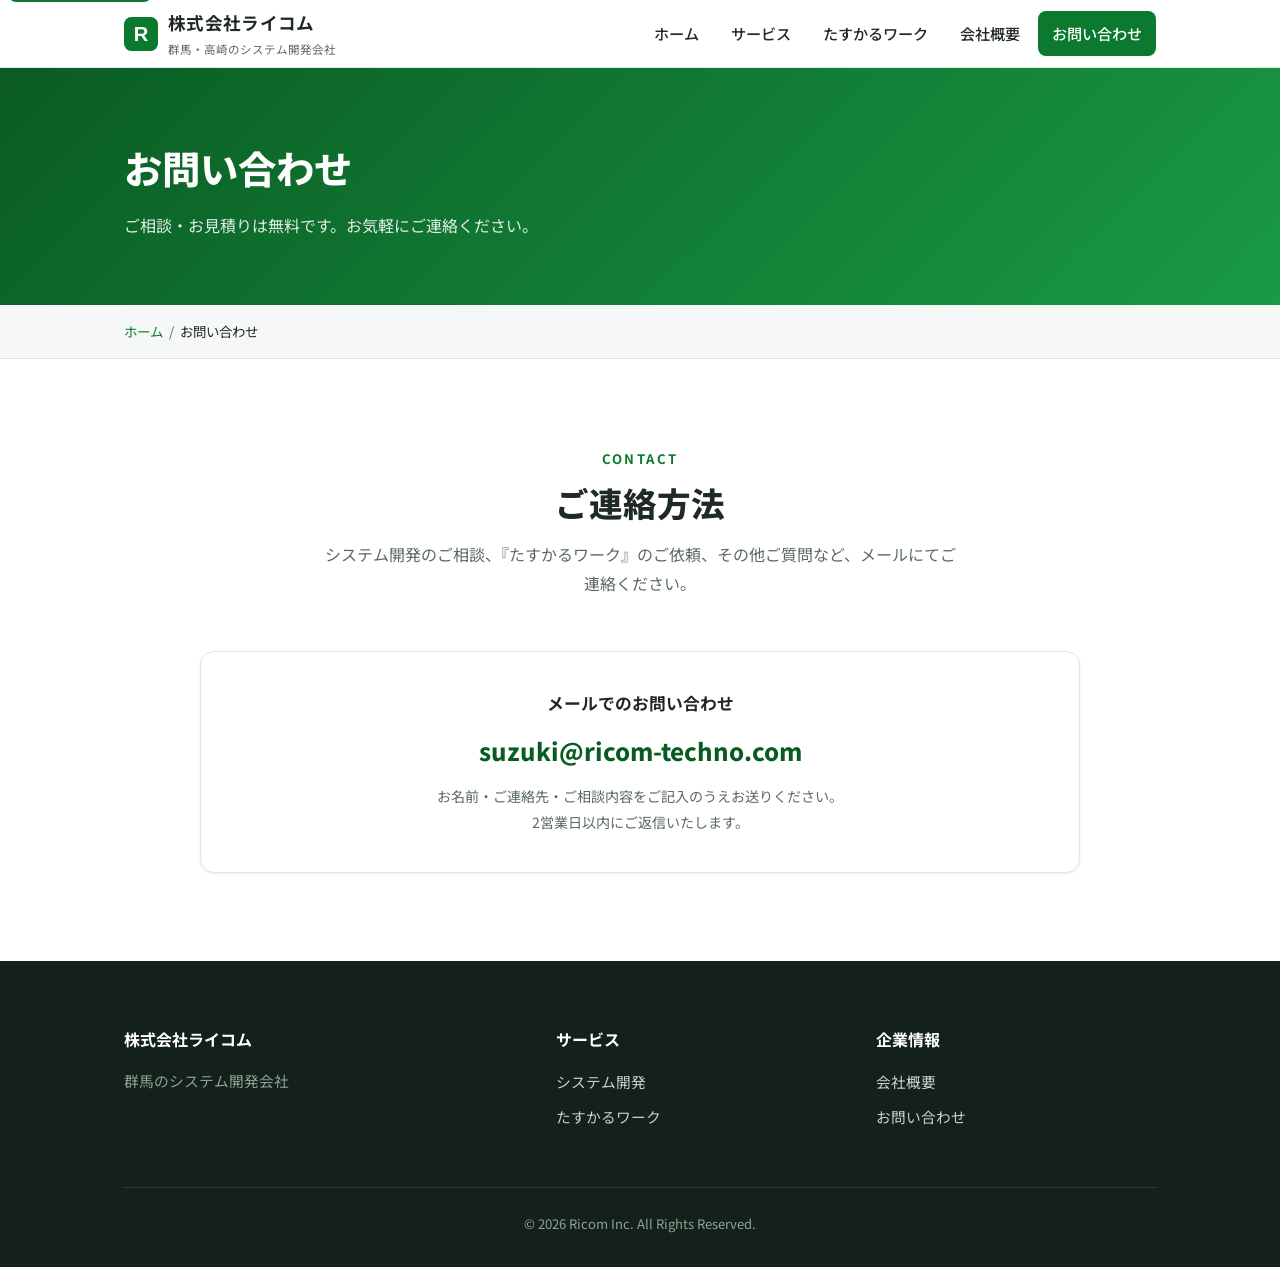
==== contact/index.html @ 4f2a8223 "リニューアル版コーポレートサイトを追加し、SEOと旧URLリダイレクトを整備する。 静的HTMLでトップ・会社概要・お問い合わせを再構築し、たすかるワークは外部サイトへ誘導する。  Co-author" ====
<!doctype html>
<html lang="ja">
<head>
<meta charset="utf-8">
<meta name="viewport" content="width=device-width, initial-scale=1.0">
<title>お問い合わせ | 株式会社ライコム</title>
<meta name="description" content="株式会社ライコムへのお問い合わせはこちら。システム開発のご相談、オフィス業務支援『たすかるワーク』のご依頼など、メールでお気軽にご連絡ください。">
<link rel="canonical" href="https://ricom-techno.com/contact/">
<link rel="icon" type="image/svg+xml" href="/assets/img/favicon.svg">
<meta property="og:type" content="website">
<meta property="og:site_name" content="株式会社ライコム">
<meta property="og:title" content="お問い合わせ | 株式会社ライコム">
<meta property="og:description" content="システム開発のご相談、オフィス業務支援のご依頼など、お気軽にご連絡ください。">
<meta property="og:url" content="https://ricom-techno.com/contact/">
<meta property="og:locale" content="ja_JP">
<meta name="twitter:card" content="summary">
<link rel="preconnect" href="https://fonts.googleapis.com">
<link rel="preconnect" href="https://fonts.gstatic.com" crossorigin>
<link href="https://fonts.googleapis.com/css2?family=Noto+Sans+JP:wght@400;500;700;800&display=swap" rel="stylesheet">
<link rel="stylesheet" href="/assets/css/style.css">
<script type="application/ld+json">
{
  "@context": "https://schema.org",
  "@type": "BreadcrumbList",
  "itemListElement": [
    { "@type": "ListItem", "position": 1, "name": "ホーム", "item": "https://ricom-techno.com/" },
    { "@type": "ListItem", "position": 2, "name": "お問い合わせ", "item": "https://ricom-techno.com/contact/" }
  ]
}
</script>
<script type="application/ld+json">
{
  "@context": "https://schema.org",
  "@type": "ContactPage",
  "name": "お問い合わせ | 株式会社ライコム",
  "url": "https://ricom-techno.com/contact/"
}
</script>
</head>
<body>
<a class="skip-link" href="#main">本文へスキップ</a>

<header class="site-header">
  <div class="container">
    <a class="brand" href="/">
      <svg class="brand-mark" width="34" height="34" viewBox="0 0 64 64" aria-hidden="true"><rect width="64" height="64" rx="14" fill="#0c7a2e"/><text x="32" y="45" font-family="Arial, Helvetica, sans-serif" font-size="38" font-weight="bold" fill="#fff" text-anchor="middle">R</text></svg>
      <span>
        <span class="brand-name">株式会社ライコム</span>
        <span class="brand-tag">群馬・高崎のシステム開発会社</span>
      </span>
    </a>
    <button class="nav-toggle" aria-expanded="false" aria-controls="global-nav" aria-label="メニューを開く">
      <span></span><span></span><span></span>
    </button>
    <nav id="global-nav" class="global-nav" aria-label="グローバルナビゲーション">
      <ul>
        <li><a href="/">ホーム</a></li>
        <li><a href="/#services">サービス</a></li>
        <li><a href="https://taskall.work/">たすかるワーク</a></li>
        <li><a href="/ricom/">会社概要</a></li>
        <li class="nav-cta"><a href="/contact/" aria-current="page">お問い合わせ</a></li>
      </ul>
    </nav>
  </div>
</header>

<div class="page-hero">
  <div class="container">
    <h1>お問い合わせ</h1>
    <p>ご相談・お見積りは無料です。お気軽にご連絡ください。</p>
  </div>
</div>

<nav class="breadcrumb" aria-label="パンくずリスト">
  <div class="container">
    <ol>
      <li><a href="/">ホーム</a></li>
      <li>お問い合わせ</li>
    </ol>
  </div>
</nav>

<main id="main">

  <section class="section">
    <div class="container">
      <div class="section-head reveal">
        <span class="en">Contact</span>
        <h2>ご連絡方法</h2>
        <p>システム開発のご相談、『たすかるワーク』のご依頼、その他ご質問など、メールにてご連絡ください。</p>
      </div>
      <div class="contact-grid">
        <div class="contact-card reveal">
          <h3>メールでのお問い合わせ</h3>
          <a class="big" data-user="suzuki" data-domain="ricom-techno.com" href="#">
            <noscript>suzuki [at] ricom-techno.com</noscript>
          </a>
          <p>お名前・ご連絡先・ご相談内容をご記入のうえお送りください。<br>2営業日以内にご返信いたします。</p>
        </div>
      </div>
    </div>
  </section>

</main>

<footer class="site-footer">
  <div class="container">
    <div class="footer-grid">
      <div>
        <h3>株式会社ライコム</h3>
        <p>群馬のシステム開発会社</p>
      </div>
      <div>
        <h3>サービス</h3>
        <ul>
          <li><a href="/#services">システム開発</a></li>
          <li><a href="https://taskall.work/">たすかるワーク</a></li>
        </ul>
      </div>
      <div>
        <h3>企業情報</h3>
        <ul>
          <li><a href="/ricom/">会社概要</a></li>
          <li><a href="/contact/">お問い合わせ</a></li>
        </ul>
      </div>
    </div>
    <p class="footer-bottom">&copy; 2026 Ricom Inc. All Rights Reserved.</p>
  </div>
</footer>

<script src="/assets/js/main.js" defer></script>
</body>
</html>
---- assets/css/style.css ----
/* ==========================================================================
   株式会社ライコム — デザインシステム
   ========================================================================== */

:root {
  --color-primary: #0c7a2e;
  --color-primary-dark: #085c22;
  --color-primary-light: #e6f4ea;
  --color-accent: #7ecf4a;
  --color-text: #1f2a24;
  --color-text-muted: #5b6b61;
  --color-bg: #ffffff;
  --color-bg-alt: #f5f8f6;
  --color-border: #dfe7e2;
  --color-footer: #14201a;
  --font-sans: "Noto Sans JP", "Hiragino Kaku Gothic ProN", "Yu Gothic",
    sans-serif;
  --shadow-sm: 0 1px 3px rgba(20, 32, 26, 0.08);
  --shadow-md: 0 6px 24px rgba(20, 32, 26, 0.1);
  --radius: 14px;
  --container: 1080px;
  --header-h: 68px;
}

*,
*::before,
*::after {
  box-sizing: border-box;
}

html {
  scroll-behavior: smooth;
  scroll-padding-top: calc(var(--header-h) + 16px);
}

body {
  margin: 0;
  font-family: var(--font-sans);
  font-size: 16px;
  line-height: 1.85;
  color: var(--color-text);
  background: var(--color-bg);
  -webkit-font-smoothing: antialiased;
}

img {
  max-width: 100%;
  height: auto;
  display: block;
}

a {
  color: var(--color-primary);
}

a:hover {
  color: var(--color-primary-dark);
}

.container {
  max-width: var(--container);
  margin: 0 auto;
  padding: 0 24px;
}

.visually-hidden {
  position: absolute;
  width: 1px;
  height: 1px;
  margin: -1px;
  padding: 0;
  overflow: hidden;
  clip: rect(0 0 0 0);
  white-space: nowrap;
  border: 0;
}

.skip-link {
  position: absolute;
  top: -48px;
  left: 8px;
  z-index: 200;
  padding: 10px 16px;
  background: var(--color-primary);
  color: #fff;
  border-radius: 0 0 8px 8px;
  text-decoration: none;
  transition: top 0.2s;
}

.skip-link:focus {
  top: 0;
  color: #fff;
}

/* --------------------------------------------------------------------------
   Header
   -------------------------------------------------------------------------- */

.site-header {
  position: sticky;
  top: 0;
  z-index: 100;
  height: var(--header-h);
  background: rgba(255, 255, 255, 0.92);
  backdrop-filter: blur(10px);
  -webkit-backdrop-filter: blur(10px);
  border-bottom: 1px solid var(--color-border);
}

.site-header .container {
  display: flex;
  align-items: center;
  justify-content: space-between;
  height: 100%;
}

.brand {
  display: flex;
  align-items: center;
  gap: 10px;
  text-decoration: none;
  color: var(--color-text);
}

.brand:hover {
  color: var(--color-text);
}

.brand-mark {
  flex: none;
}

.brand-name {
  font-size: 1.1rem;
  font-weight: 700;
  letter-spacing: 0.02em;
}

.brand-tag {
  display: none;
  font-size: 0.72rem;
  color: var(--color-text-muted);
}

@media (min-width: 640px) {
  .brand-tag {
    display: block;
  }
}

.global-nav ul {
  display: flex;
  align-items: center;
  gap: 4px;
  margin: 0;
  padding: 0;
  list-style: none;
}

.global-nav a {
  display: block;
  padding: 8px 14px;
  font-size: 0.95rem;
  font-weight: 500;
  color: var(--color-text);
  text-decoration: none;
  border-radius: 8px;
  transition: background 0.15s, color 0.15s;
}

.global-nav a:hover,
.global-nav a[aria-current="page"] {
  background: var(--color-primary-light);
  color: var(--color-primary-dark);
}

.global-nav .nav-cta a {
  background: var(--color-primary);
  color: #fff;
}

.global-nav .nav-cta a:hover {
  background: var(--color-primary-dark);
}

.nav-toggle {
  display: none;
  flex-direction: column;
  justify-content: center;
  gap: 5px;
  width: 44px;
  height: 44px;
  padding: 10px;
  background: none;
  border: 0;
  cursor: pointer;
}

.nav-toggle span {
  display: block;
  height: 2px;
  background: var(--color-text);
  border-radius: 2px;
  transition: transform 0.25s, opacity 0.25s;
}

.nav-toggle[aria-expanded="true"] span:nth-child(1) {
  transform: translateY(7px) rotate(45deg);
}

.nav-toggle[aria-expanded="true"] span:nth-child(2) {
  opacity: 0;
}

.nav-toggle[aria-expanded="true"] span:nth-child(3) {
  transform: translateY(-7px) rotate(-45deg);
}

@media (max-width: 860px) {
  .nav-toggle {
    display: flex;
  }

  .global-nav {
    position: absolute;
    top: var(--header-h);
    left: 0;
    right: 0;
    background: #fff;
    border-bottom: 1px solid var(--color-border);
    box-shadow: var(--shadow-md);
    display: none;
  }

  .global-nav.is-open {
    display: block;
  }

  .global-nav ul {
    flex-direction: column;
    align-items: stretch;
    gap: 0;
    padding: 12px 16px 20px;
  }

  .global-nav a {
    padding: 14px 16px;
    font-size: 1rem;
  }

  .global-nav .nav-cta {
    margin-top: 8px;
  }

  .global-nav .nav-cta a {
    text-align: center;
  }
}

/* --------------------------------------------------------------------------
   Hero
   -------------------------------------------------------------------------- */

.hero {
  position: relative;
  overflow: hidden;
  background: linear-gradient(135deg, #0a5b24 0%, #0c7a2e 45%, #199a44 100%);
  color: #fff;
  padding: 96px 0 110px;
}

.hero::after {
  content: "";
  position: absolute;
  inset: 0;
  background:
    radial-gradient(600px 300px at 85% 20%, rgba(126, 207, 74, 0.35), transparent 70%),
    radial-gradient(500px 260px at 10% 90%, rgba(255, 255, 255, 0.08), transparent 70%);
  pointer-events: none;
}

.hero .container {
  position: relative;
  z-index: 1;
}

.hero-label {
  display: inline-block;
  padding: 6px 14px;
  margin-bottom: 20px;
  font-size: 0.82rem;
  font-weight: 600;
  letter-spacing: 0.08em;
  background: rgba(255, 255, 255, 0.14);
  border: 1px solid rgba(255, 255, 255, 0.3);
  border-radius: 999px;
}

.hero h1 {
  margin: 0 0 20px;
  font-size: clamp(1.8rem, 4.5vw, 3rem);
  font-weight: 800;
  line-height: 1.4;
  letter-spacing: 0.02em;
}

.hero p {
  max-width: 620px;
  margin: 0 0 36px;
  font-size: clamp(0.95rem, 1.6vw, 1.1rem);
  color: rgba(255, 255, 255, 0.92);
}

.hero-actions {
  display: flex;
  flex-wrap: wrap;
  gap: 14px;
}

/* --------------------------------------------------------------------------
   Buttons
   -------------------------------------------------------------------------- */

.btn {
  display: inline-flex;
  align-items: center;
  justify-content: center;
  gap: 8px;
  padding: 14px 32px;
  font-size: 1rem;
  font-weight: 700;
  text-decoration: none;
  border-radius: 999px;
  transition: transform 0.15s, box-shadow 0.15s, background 0.15s;
}

.btn:hover {
  transform: translateY(-2px);
}

.btn-primary {
  background: #fff;
  color: var(--color-primary-dark);
  box-shadow: var(--shadow-md);
}

.btn-primary:hover {
  color: var(--color-primary-dark);
}

.btn-outline {
  border: 2px solid rgba(255, 255, 255, 0.7);
  color: #fff;
}

.btn-outline:hover {
  background: rgba(255, 255, 255, 0.12);
  color: #fff;
}

.btn-solid {
  background: var(--color-primary);
  color: #fff;
}

.btn-solid:hover {
  background: var(--color-primary-dark);
  color: #fff;
}

/* --------------------------------------------------------------------------
   Sections
   -------------------------------------------------------------------------- */

.section {
  padding: 88px 0;
}

.section-alt {
  background: var(--color-bg-alt);
}

.section-head {
  max-width: 640px;
  margin: 0 auto 52px;
  text-align: center;
}

.section-head .en {
  display: block;
  margin-bottom: 8px;
  font-size: 0.82rem;
  font-weight: 700;
  letter-spacing: 0.18em;
  text-transform: uppercase;
  color: var(--color-primary);
}

.section-head h2 {
  margin: 0 0 14px;
  font-size: clamp(1.5rem, 3vw, 2.1rem);
  font-weight: 800;
  line-height: 1.4;
}

.section-head p {
  margin: 0;
  color: var(--color-text-muted);
}

/* Cards */

.card-grid {
  display: grid;
  gap: 24px;
  grid-template-columns: repeat(auto-fit, minmax(260px, 1fr));
}

.card {
  display: flex;
  flex-direction: column;
  padding: 32px 28px;
  background: #fff;
  border: 1px solid var(--color-border);
  border-radius: var(--radius);
  box-shadow: var(--shadow-sm);
  transition: transform 0.2s, box-shadow 0.2s;
}

.card:hover {
  transform: translateY(-4px);
  box-shadow: var(--shadow-md);
}

.card-icon {
  display: inline-flex;
  align-items: center;
  justify-content: center;
  width: 56px;
  height: 56px;
  margin-bottom: 20px;
  background: var(--color-primary-light);
  border-radius: 14px;
  color: var(--color-primary);
}

.card h3 {
  margin: 0 0 10px;
  font-size: 1.15rem;
  font-weight: 700;
}

.card p {
  margin: 0;
  font-size: 0.94rem;
  color: var(--color-text-muted);
  flex-grow: 1;
}

.card .card-link {
  margin-top: 18px;
  font-weight: 700;
  font-size: 0.94rem;
  text-decoration: none;
}

/* Feature list (強み) */

.feature-grid {
  display: grid;
  gap: 32px;
  grid-template-columns: repeat(auto-fit, minmax(260px, 1fr));
}

.feature {
  text-align: center;
  padding: 0 12px;
}

.feature .num {
  display: inline-block;
  margin-bottom: 12px;
  font-size: 2.2rem;
  font-weight: 800;
  color: var(--color-primary);
  line-height: 1;
}

.feature h3 {
  margin: 0 0 10px;
  font-size: 1.1rem;
}

.feature p {
  margin: 0;
  font-size: 0.92rem;
  color: var(--color-text-muted);
}

/* Greeting */

.greeting {
  max-width: 720px;
  margin: 0 auto;
  padding: 44px 40px;
  background: #fff;
  border: 1px solid var(--color-border);
  border-radius: var(--radius);
  box-shadow: var(--shadow-sm);
}

.greeting p {
  margin: 0 0 1.2em;
}

.greeting .sign {
  margin: 1.6em 0 0;
  text-align: right;
  font-weight: 700;
}

/* CTA band */

.cta-band {
  background: linear-gradient(135deg, #0a5b24, #199a44);
  color: #fff;
  text-align: center;
  padding: 72px 0;
}

.cta-band h2 {
  margin: 0 0 14px;
  font-size: clamp(1.4rem, 3vw, 2rem);
}

.cta-band p {
  margin: 0 0 30px;
  color: rgba(255, 255, 255, 0.9);
}

/* --------------------------------------------------------------------------
   Page hero(下層ページ)
   -------------------------------------------------------------------------- */

.page-hero {
  background: linear-gradient(135deg, #0a5b24, #199a44);
  color: #fff;
  padding: 64px 0;
}

.page-hero h1 {
  margin: 0 0 8px;
  font-size: clamp(1.6rem, 3.4vw, 2.4rem);
  font-weight: 800;
}

.page-hero p {
  margin: 0;
  color: rgba(255, 255, 255, 0.88);
}

.breadcrumb {
  padding: 14px 0;
  font-size: 0.84rem;
  background: var(--color-bg-alt);
  border-bottom: 1px solid var(--color-border);
}

.breadcrumb ol {
  display: flex;
  flex-wrap: wrap;
  gap: 6px;
  margin: 0;
  padding: 0;
  list-style: none;
}

.breadcrumb li + li::before {
  content: "/";
  margin-right: 6px;
  color: var(--color-text-muted);
}

.breadcrumb a {
  text-decoration: none;
}

/* --------------------------------------------------------------------------
   Tables / Timeline
   -------------------------------------------------------------------------- */

.info-table {
  width: 100%;
  max-width: 760px;
  margin: 0 auto;
  border-collapse: collapse;
  background: #fff;
  border: 1px solid var(--color-border);
  border-radius: var(--radius);
  overflow: hidden;
  box-shadow: var(--shadow-sm);
}

.info-table th,
.info-table td {
  padding: 18px 24px;
  border-bottom: 1px solid var(--color-border);
  text-align: left;
  vertical-align: top;
}

.info-table tr:last-child th,
.info-table tr:last-child td {
  border-bottom: 0;
}

.info-table th {
  width: 30%;
  min-width: 120px;
  background: var(--color-bg-alt);
  font-weight: 700;
  white-space: nowrap;
}

@media (max-width: 560px) {
  .info-table th,
  .info-table td {
    display: block;
    width: 100%;
    padding: 12px 18px;
  }

  .info-table th {
    border-bottom: 0;
  }
}

.timeline {
  max-width: 720px;
  margin: 0 auto;
  padding: 0;
  list-style: none;
  position: relative;
}

.timeline::before {
  content: "";
  position: absolute;
  top: 6px;
  bottom: 6px;
  left: 7px;
  width: 2px;
  background: var(--color-border);
}

.timeline li {
  position: relative;
  padding: 0 0 32px 40px;
}

.timeline li:last-child {
  padding-bottom: 0;
}

.timeline li::before {
  content: "";
  position: absolute;
  top: 8px;
  left: 0;
  width: 16px;
  height: 16px;
  background: var(--color-primary);
  border: 3px solid #fff;
  border-radius: 50%;
  box-shadow: 0 0 0 2px var(--color-primary-light);
}

.timeline .year {
  display: block;
  font-weight: 800;
  color: var(--color-primary);
}

.timeline p {
  margin: 4px 0 0;
  color: var(--color-text-muted);
}

/* --------------------------------------------------------------------------
   Contact
   -------------------------------------------------------------------------- */

.contact-grid {
  display: grid;
  gap: 24px;
  grid-template-columns: repeat(auto-fit, minmax(280px, 1fr));
  max-width: 880px;
  margin: 0 auto;
}

.contact-card {
  padding: 36px 30px;
  background: #fff;
  border: 1px solid var(--color-border);
  border-radius: var(--radius);
  box-shadow: var(--shadow-sm);
  text-align: center;
}

.contact-card h3 {
  margin: 0 0 8px;
  font-size: 1.05rem;
}

.contact-card .big {
  display: block;
  margin: 10px 0;
  font-size: 1.5rem;
  font-weight: 800;
  color: var(--color-primary-dark);
  text-decoration: none;
  word-break: break-all;
}

.contact-card p {
  margin: 0;
  font-size: 0.88rem;
  color: var(--color-text-muted);
}

/* --------------------------------------------------------------------------
   FAQ
   -------------------------------------------------------------------------- */

.faq {
  max-width: 760px;
  margin: 0 auto;
}

.faq details {
  margin-bottom: 14px;
  background: #fff;
  border: 1px solid var(--color-border);
  border-radius: 12px;
  box-shadow: var(--shadow-sm);
  overflow: hidden;
}

.faq summary {
  padding: 18px 22px;
  font-weight: 700;
  cursor: pointer;
  list-style: none;
  position: relative;
  padding-right: 48px;
}

.faq summary::-webkit-details-marker {
  display: none;
}

.faq summary::after {
  content: "+";
  position: absolute;
  right: 20px;
  top: 50%;
  transform: translateY(-50%);
  font-size: 1.4rem;
  color: var(--color-primary);
  transition: transform 0.2s;
}

.faq details[open] summary::after {
  content: "−";
}

.faq .faq-body {
  padding: 0 22px 18px;
  color: var(--color-text-muted);
}

/* --------------------------------------------------------------------------
   Footer
   -------------------------------------------------------------------------- */

.site-footer {
  background: var(--color-footer);
  color: #c8d2cc;
  padding: 64px 0 32px;
  font-size: 0.92rem;
}

.footer-grid {
  display: grid;
  gap: 40px;
  grid-template-columns: 1.4fr 1fr 1fr;
  margin-bottom: 48px;
}

@media (max-width: 720px) {
  .footer-grid {
    grid-template-columns: 1fr;
    gap: 28px;
  }
}

.site-footer h3 {
  margin: 0 0 14px;
  font-size: 1rem;
  color: #fff;
}

.site-footer .footer-tagline,
.site-footer p {
  margin: 0;
  line-height: 1.8;
  color: #8fa197;
}

.site-footer address {
  font-style: normal;
  line-height: 2;
}

.site-footer ul {
  margin: 0;
  padding: 0;
  list-style: none;
}

.site-footer li {
  margin-bottom: 8px;
}

.site-footer a {
  color: #c8d2cc;
  text-decoration: none;
}

.site-footer a:hover {
  color: #fff;
  text-decoration: underline;
}

.footer-bottom {
  padding-top: 24px;
  border-top: 1px solid rgba(255, 255, 255, 0.12);
  text-align: center;
  font-size: 0.82rem;
  color: #8fa197;
}

/* --------------------------------------------------------------------------
   Scroll reveal
   -------------------------------------------------------------------------- */

.reveal {
  opacity: 0;
  transform: translateY(24px);
  transition: opacity 0.6s ease, transform 0.6s ease;
}

.reveal.is-visible {
  opacity: 1;
  transform: none;
}

@media (prefers-reduced-motion: reduce) {
  html {
    scroll-behavior: auto;
  }

  .reveal {
    opacity: 1;
    transform: none;
    transition: none;
  }

  .btn:hover,
  .card:hover {
    transform: none;
  }
}
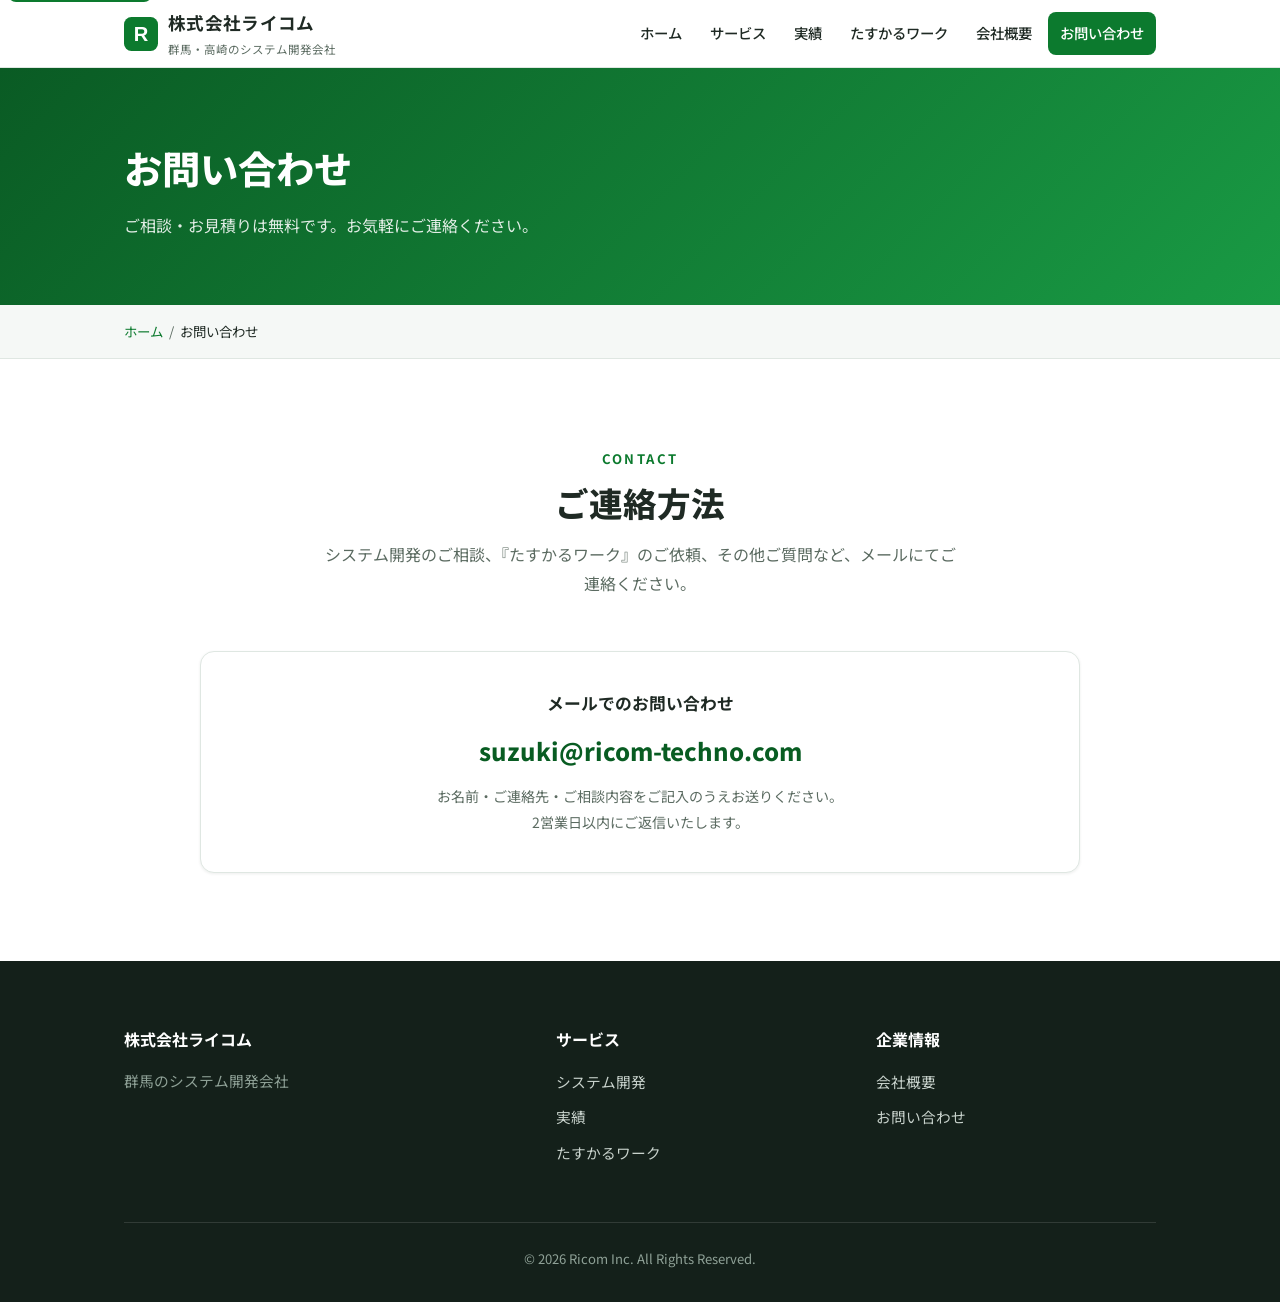
==== commit a2ae055a: "サービスと実績ページを追加し、SEOの受け皿を広げる。 ナビ・フッター・サイトマップも合わせて更新する。  Co-authored-by: Cursor <cursoragent@cursor.com" ====
--- a/contact/index.html
+++ b/contact/index.html
@@ -6,7 +6,7 @@
 <title>お問い合わせ | 株式会社ライコム</title>
 <meta name="description" content="株式会社ライコムへのお問い合わせはこちら。システム開発のご相談、オフィス業務支援『たすかるワーク』のご依頼など、メールでお気軽にご連絡ください。">
 <link rel="canonical" href="https://ricom-techno.com/contact/">
-<link rel="icon" type="image/svg+xml" href="/assets/img/favicon.svg">
+<link rel="icon" type="image/svg+xml" href="../assets/img/favicon.svg">
 <meta property="og:type" content="website">
 <meta property="og:site_name" content="株式会社ライコム">
 <meta property="og:title" content="お問い合わせ | 株式会社ライコム">
@@ -17,7 +17,7 @@
 <link rel="preconnect" href="https://fonts.googleapis.com">
 <link rel="preconnect" href="https://fonts.gstatic.com" crossorigin>
 <link href="https://fonts.googleapis.com/css2?family=Noto+Sans+JP:wght@400;500;700;800&display=swap" rel="stylesheet">
-<link rel="stylesheet" href="/assets/css/style.css">
+<link rel="stylesheet" href="../assets/css/style.css">
 <script type="application/ld+json">
 {
   "@context": "https://schema.org",
@@ -42,7 +42,7 @@
 
 <header class="site-header">
   <div class="container">
-    <a class="brand" href="/">
+    <a class="brand" href="../">
       <svg class="brand-mark" width="34" height="34" viewBox="0 0 64 64" aria-hidden="true"><rect width="64" height="64" rx="14" fill="#0c7a2e"/><text x="32" y="45" font-family="Arial, Helvetica, sans-serif" font-size="38" font-weight="bold" fill="#fff" text-anchor="middle">R</text></svg>
       <span>
         <span class="brand-name">株式会社ライコム</span>
@@ -54,11 +54,12 @@
     </button>
     <nav id="global-nav" class="global-nav" aria-label="グローバルナビゲーション">
       <ul>
-        <li><a href="/">ホーム</a></li>
-        <li><a href="/#services">サービス</a></li>
+        <li><a href="../">ホーム</a></li>
+        <li><a href="../services/">サービス</a></li>
+        <li><a href="../works/">実績</a></li>
         <li><a href="https://taskall.work/">たすかるワーク</a></li>
-        <li><a href="/ricom/">会社概要</a></li>
-        <li class="nav-cta"><a href="/contact/" aria-current="page">お問い合わせ</a></li>
+        <li><a href="../ricom/">会社概要</a></li>
+        <li class="nav-cta"><a href="./" aria-current="page">お問い合わせ</a></li>
       </ul>
     </nav>
   </div>
@@ -74,7 +75,7 @@
 <nav class="breadcrumb" aria-label="パンくずリスト">
   <div class="container">
     <ol>
-      <li><a href="/">ホーム</a></li>
+      <li><a href="../">ホーム</a></li>
       <li>お問い合わせ</li>
     </ol>
   </div>
@@ -113,15 +114,16 @@
       <div>
         <h3>サービス</h3>
         <ul>
-          <li><a href="/#services">システム開発</a></li>
+          <li><a href="../services/">システム開発</a></li>
+          <li><a href="../works/">実績</a></li>
           <li><a href="https://taskall.work/">たすかるワーク</a></li>
         </ul>
       </div>
       <div>
         <h3>企業情報</h3>
         <ul>
-          <li><a href="/ricom/">会社概要</a></li>
-          <li><a href="/contact/">お問い合わせ</a></li>
+          <li><a href="../ricom/">会社概要</a></li>
+          <li><a href="./">お問い合わせ</a></li>
         </ul>
       </div>
     </div>
@@ -129,6 +131,6 @@
   </div>
 </footer>
 
-<script src="/assets/js/main.js" defer></script>
+<script src="../assets/js/main.js" defer></script>
 </body>
 </html>
--- a/assets/css/style.css
+++ b/assets/css/style.css
@@ -160,8 +160,8 @@
 
 .global-nav a {
   display: block;
-  padding: 8px 14px;
-  font-size: 0.95rem;
+  padding: 8px 12px;
+  font-size: 0.9rem;
   font-weight: 500;
   color: var(--color-text);
   text-decoration: none;
@@ -217,7 +217,7 @@
   transform: translateY(-7px) rotate(-45deg);
 }
 
-@media (max-width: 860px) {
+@media (max-width: 980px) {
   .nav-toggle {
     display: flex;
   }
@@ -460,6 +460,12 @@
 
 .card .card-link {
   margin-top: 18px;
+  font-weight: 700;
+  font-size: 0.94rem;
+  text-decoration: none;
+}
+
+.card-link {
   font-weight: 700;
   font-size: 0.94rem;
   text-decoration: none;
@@ -730,6 +736,182 @@
 }
 
 /* --------------------------------------------------------------------------
+   Services / Works
+   -------------------------------------------------------------------------- */
+
+.container.narrow {
+  max-width: 800px;
+}
+
+.toc-cards {
+  display: grid;
+  gap: 14px;
+  grid-template-columns: repeat(auto-fit, minmax(200px, 1fr));
+}
+
+.toc-card {
+  display: flex;
+  align-items: center;
+  justify-content: center;
+  min-height: 64px;
+  padding: 16px 18px;
+  text-align: center;
+  text-decoration: none;
+  font-weight: 700;
+  color: var(--color-text);
+  background: #fff;
+  border: 1px solid var(--color-border);
+  border-radius: var(--radius);
+  box-shadow: var(--shadow-sm);
+  transition: border-color 0.2s, color 0.2s, transform 0.2s;
+}
+
+.toc-card:hover {
+  color: var(--color-primary-dark);
+  border-color: var(--color-primary);
+  transform: translateY(-2px);
+}
+
+.service-block .en {
+  display: block;
+  margin-bottom: 8px;
+  font-size: 0.78rem;
+  font-weight: 700;
+  letter-spacing: 0.12em;
+  color: var(--color-primary);
+}
+
+.service-block h2 {
+  margin: 0 0 16px;
+  font-size: clamp(1.4rem, 2.8vw, 1.9rem);
+  font-weight: 800;
+}
+
+.service-block > p {
+  margin: 0 0 1.4em;
+  color: var(--color-text-muted);
+}
+
+.service-block h3 {
+  margin: 1.8em 0 12px;
+  font-size: 1.05rem;
+}
+
+.service-block .note {
+  margin-top: 1.4em;
+  padding: 14px 18px;
+  background: var(--color-primary-light);
+  border-radius: 10px;
+  color: var(--color-text);
+  font-size: 0.94rem;
+}
+
+.checklist {
+  margin: 0;
+  padding: 0;
+  list-style: none;
+}
+
+.checklist li {
+  position: relative;
+  padding: 8px 0 8px 28px;
+  color: var(--color-text-muted);
+}
+
+.checklist li::before {
+  content: "";
+  position: absolute;
+  top: 16px;
+  left: 0;
+  width: 14px;
+  height: 14px;
+  border: 2px solid var(--color-primary);
+  border-radius: 4px;
+  background: linear-gradient(var(--color-primary-light), var(--color-primary-light)) center / 8px 8px no-repeat;
+}
+
+.step-grid {
+  display: grid;
+  gap: 20px;
+  grid-template-columns: repeat(auto-fit, minmax(200px, 1fr));
+  margin: 0;
+  padding: 0;
+  list-style: none;
+  counter-reset: none;
+}
+
+.step-grid li {
+  padding: 28px 24px;
+  background: #fff;
+  border: 1px solid var(--color-border);
+  border-radius: var(--radius);
+  box-shadow: var(--shadow-sm);
+}
+
+.step-grid .num {
+  display: inline-flex;
+  align-items: center;
+  justify-content: center;
+  width: 36px;
+  height: 36px;
+  margin-bottom: 14px;
+  border-radius: 50%;
+  background: var(--color-primary);
+  color: #fff;
+  font-weight: 800;
+}
+
+.step-grid h3 {
+  margin: 0 0 8px;
+  font-size: 1.05rem;
+}
+
+.step-grid p {
+  margin: 0;
+  font-size: 0.92rem;
+  color: var(--color-text-muted);
+}
+
+.example-list {
+  display: grid;
+  gap: 20px;
+}
+
+.example-card {
+  padding: 28px 30px;
+  background: #fff;
+  border: 1px solid var(--color-border);
+  border-radius: var(--radius);
+  box-shadow: var(--shadow-sm);
+}
+
+.example-label {
+  margin: 0 0 8px;
+  font-size: 0.78rem;
+  font-weight: 700;
+  letter-spacing: 0.06em;
+  color: var(--color-primary);
+}
+
+.example-card h3 {
+  margin: 0 0 10px;
+  font-size: 1.1rem;
+}
+
+.example-card p:last-child {
+  margin: 0;
+  color: var(--color-text-muted);
+  font-size: 0.94rem;
+}
+
+.section-note {
+  margin: 28px 0 0;
+  text-align: center;
+  font-size: 0.92rem;
+  color: var(--color-text-muted);
+}
+
+/* --------------------------------------------------------------------------
    FAQ
    -------------------------------------------------------------------------- */
 
